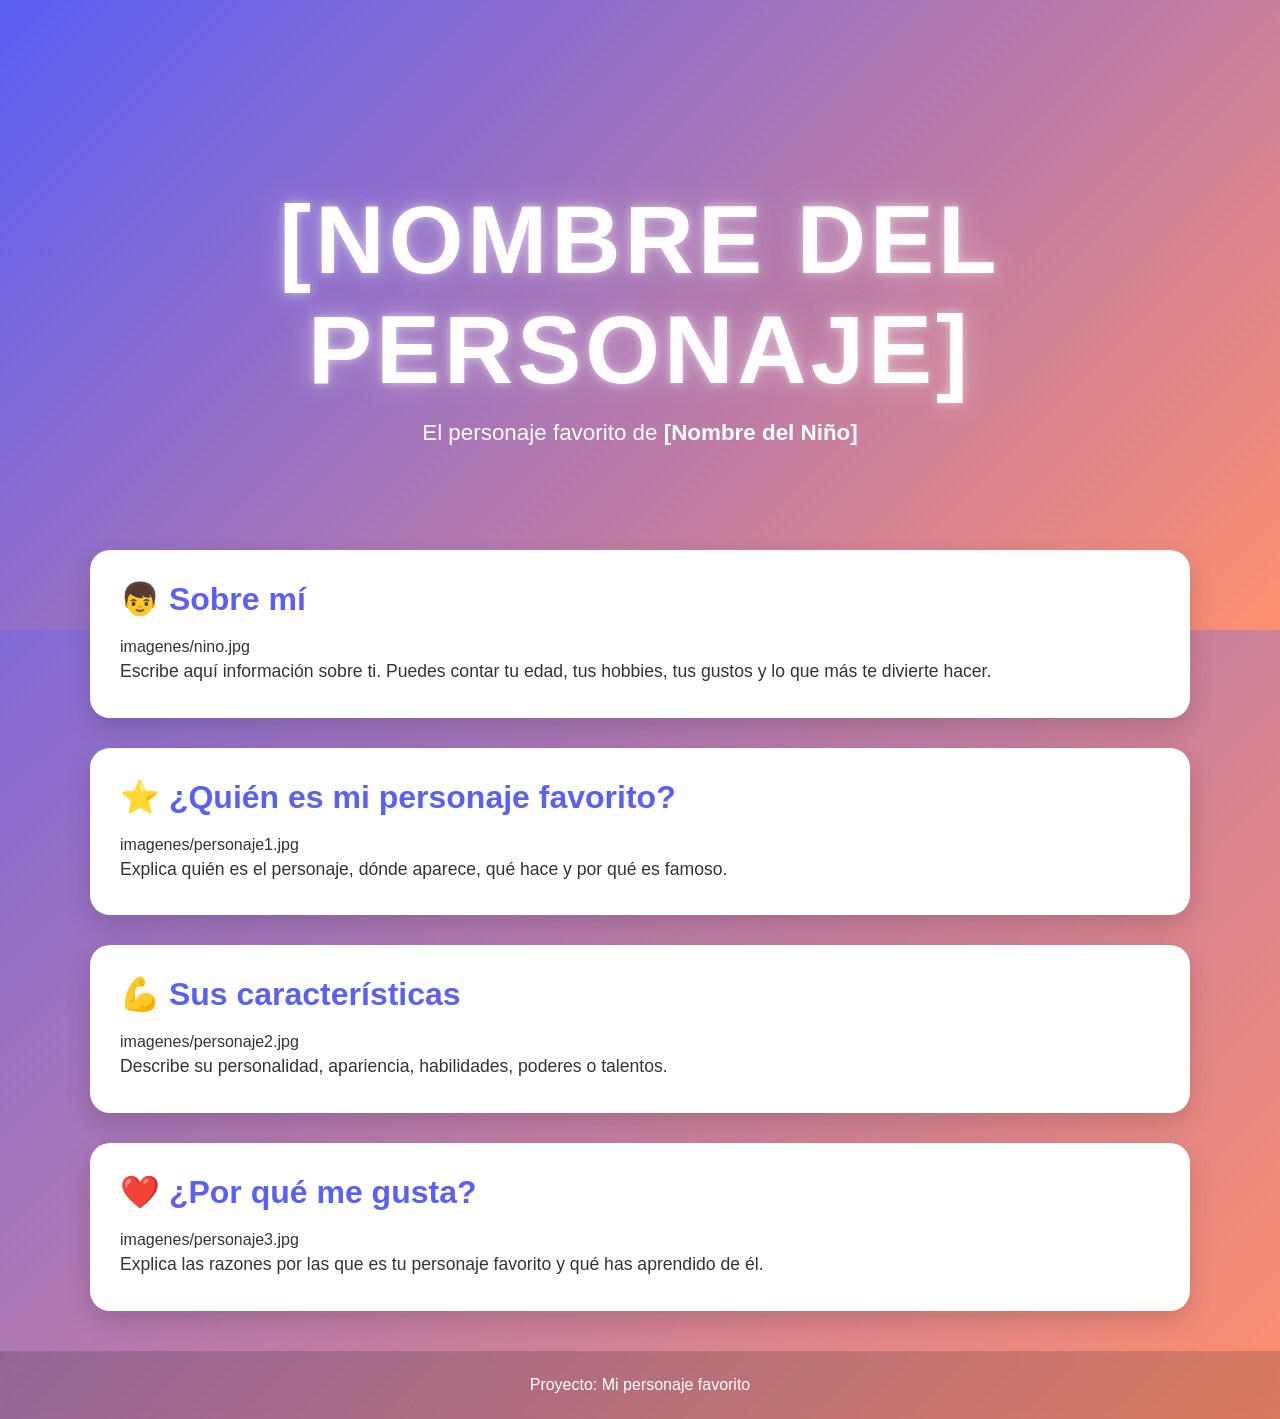
==== docs/personajeFavorito/index.html @ a2696ad2 "Automated update" ====
<!DOCTYPE html>
<html lang="es">

<head>
    <meta charset="UTF-8">
    <meta name="viewport" content="width=device-width, initial-scale=1.0">
    <title>[Nombre del Personaje]</title>
    <link rel="stylesheet" href="style.css">
</head>

<body>

    <header class="hero">
        <div class="hero-content">
            <h1>[NOMBRE DEL PERSONAJE]</h1>
            <p>El personaje favorito de <strong>[Nombre del Niño]</strong></p>
        </div>
    </header>

    <main>

        <section class="card">
            <h2>👦 Sobre mí</h2>
            imagenes/nino.jpg

            <p>
                Escribe aquí información sobre ti.
                Puedes contar tu edad, tus hobbies,
                tus gustos y lo que más te divierte hacer.
            </p>
        </section>

        <section class="card">
            <h2>⭐ ¿Quién es mi personaje favorito?</h2>
            imagenes/personaje1.jpg

            <p>
                Explica quién es el personaje, dónde aparece,
                qué hace y por qué es famoso.
            </p>
        </section>

        <section class="card">
            <h2>💪 Sus características</h2>
            imagenes/personaje2.jpg

            <p>
                Describe su personalidad, apariencia,
                habilidades, poderes o talentos.
            </p>
        </section>

        <section class="card">
            <h2>❤️ ¿Por qué me gusta?</h2>
            imagenes/personaje3.jpg

            <p>
                Explica las razones por las que es tu personaje favorito
                y qué has aprendido de él.
            </p>
        </section>

    </main>

    <footer>
        <p>Proyecto: Mi personaje favorito</p>
    </footer>

</body>

</html>
---- docs/personajeFavorito/style.css ----
/*======================================
  PALETA DE COLORES
======================================*/
:root {
    --color-primario: #5b5ff5;
    --color-secundario: #ff8f70;
}

/*======================================
  CONFIGURACIÓN GENERAL
======================================*/
* {
    margin: 0;
    padding: 0;
    box-sizing: border-box;
}

body {
    font-family: "Segoe UI", Arial, sans-serif;

    background: linear-gradient(
        135deg,
        var(--color-primario),
        var(--color-secundario)
    );

    min-height: 100vh;
    color: #333;
}

/*======================================
  HERO
======================================*/
.hero {
    height: 70vh;

    display: flex;
    justify-content: center;
    align-items: center;

    text-align: center;

    background: linear-gradient(
        135deg,
        var(--color-primario),
        var(--color-secundario)
    );

    color: white;
}

.hero-content {
    animation: aparecer 1.5s ease;
}

.hero h1 {
    font-size: clamp(3rem, 8vw, 6rem);
    letter-spacing: 4px;
    text-transform: uppercase;

    text-shadow:
        0 0 10px rgba(255,255,255,.5),
        0 0 30px rgba(255,255,255,.3);

    animation: flotar 3s ease-in-out infinite;
}

.hero p {
    font-size: 1.4rem;
    margin-top: 15px;
}

/*======================================
  CONTENEDOR
======================================*/
main {
    width: 90%;
    max-width: 1100px;

    margin: -80px auto 40px;
}

/*======================================
  TARJETAS
======================================*/
.card {
    background: white;

    margin-bottom: 30px;
    padding: 30px;

    border-radius: 20px;

    box-shadow: 0 10px 25px rgba(0,0,0,.15);

    transition: .3s;
}

.card:hover {
    transform: translateY(-8px);
}

.card h2 {
    color: var(--color-primario);
    margin-bottom: 20px;
    font-size: 2rem;
}

.card img {
    width: 100%;
    max-width: 450px;

    display: block;
    margin: 20px auto;

    border-radius: 15px;

    transition: .4s;
}

.card img:hover {
    transform: scale(1.05);
}

.card p {
    font-size: 1.1rem;
    line-height: 1.8;
}

/*======================================
  FOOTER
======================================*/
footer {
    text-align: center;

    padding: 25px;

    color: white;

    background: rgba(0,0,0,.15);

    backdrop-filter: blur(5px);
}

/*======================================
  ANIMACIONES
======================================*/
@keyframes aparecer {
    from {
        opacity: 0;
        transform: translateY(40px);
    }

    to {
        opacity: 1;
        transform: translateY(0);
    }
}

@keyframes flotar {
    0% {
        transform: translateY(0);
    }

    50% {
        transform: translateY(-10px);
    }

    100% {
        transform: translateY(0);
    }
}

/*======================================
  RESPONSIVE
======================================*/
@media (max-width: 768px) {

    .hero {
        height: 55vh;
    }

    .hero p {
        font-size: 1rem;
    }

    .card {
        padding: 20px;
    }

    .card h2 {
        font-size: 1.5rem;
    }
}
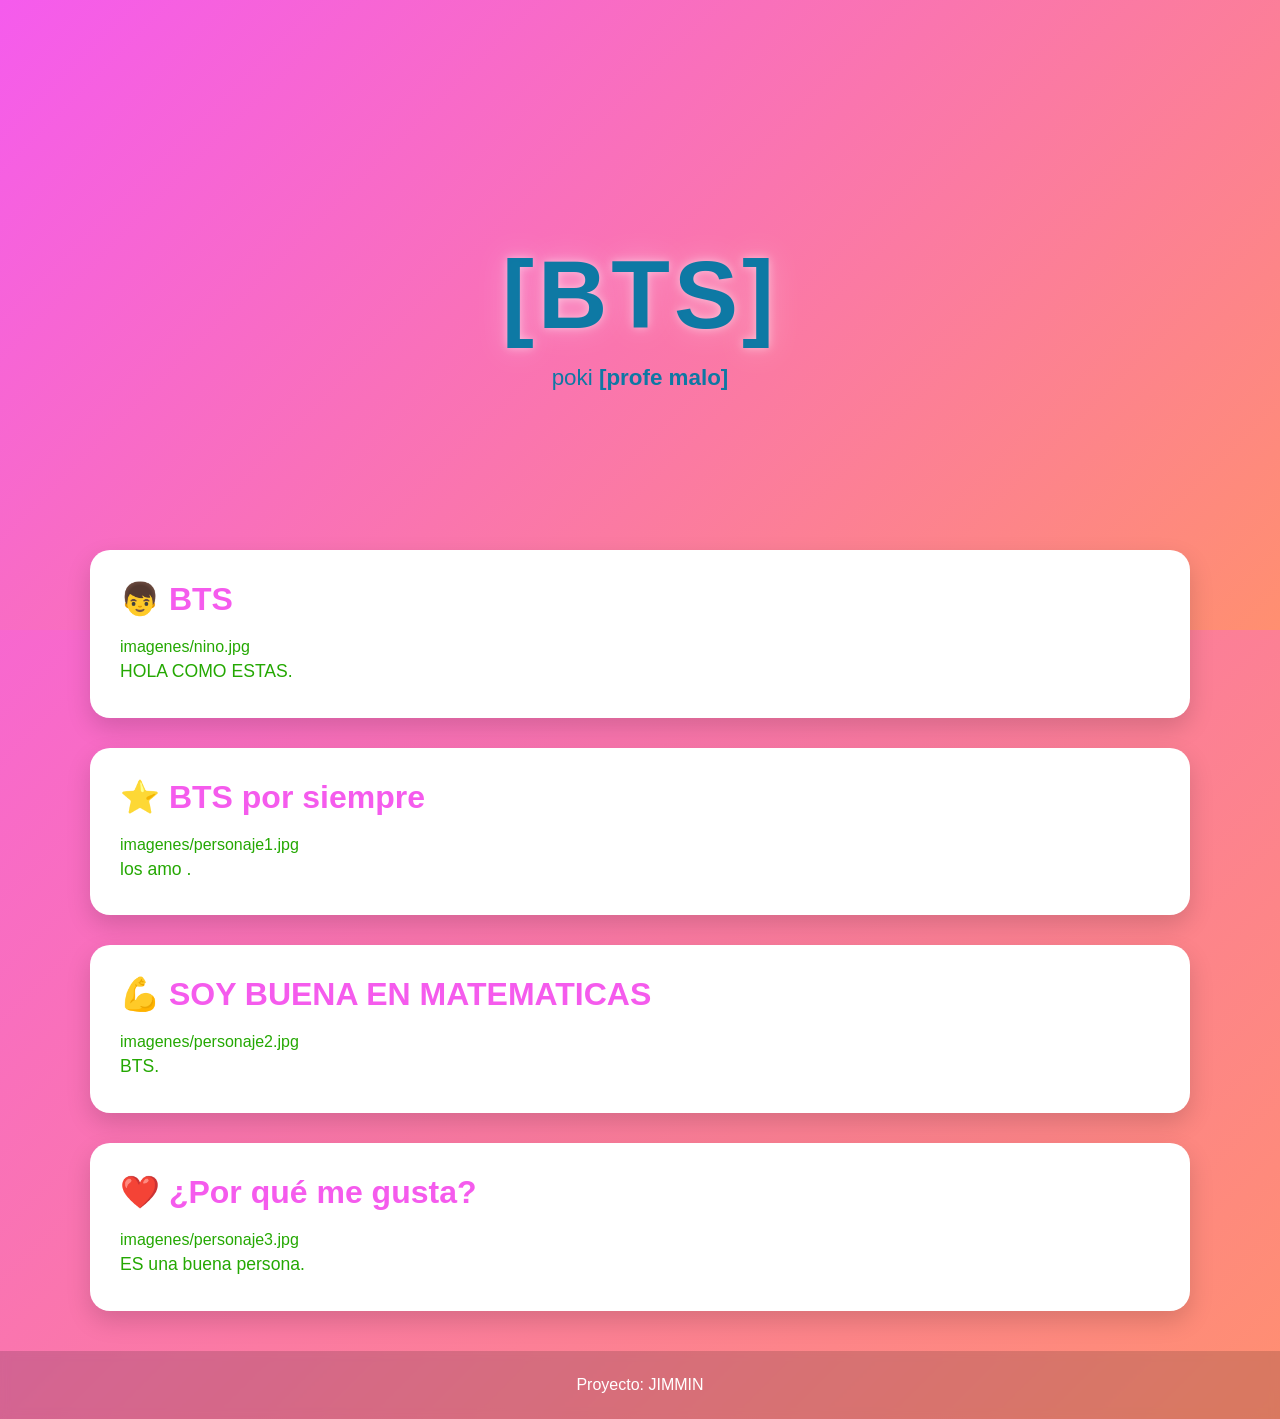
==== commit a332a86c: "mensaje" ====
--- a/docs/personajeFavorito/index.html
+++ b/docs/personajeFavorito/index.html
@@ -4,7 +4,7 @@
 <head>
     <meta charset="UTF-8">
     <meta name="viewport" content="width=device-width, initial-scale=1.0">
-    <title>[Nombre del Personaje]</title>
+    <title><div bts=""></div></title>
     <link rel="stylesheet" href="style.css">
 </head>
 
@@ -12,41 +12,37 @@
 
     <header class="hero">
         <div class="hero-content">
-            <h1>[NOMBRE DEL PERSONAJE]</h1>
-            <p>El personaje favorito de <strong>[Nombre del Niño]</strong></p>
+            <h1>[bts]</h1>
+            <p>poki <strong>[profe malo]</strong></p>
         </div>
     </header>
 
     <main>
 
         <section class="card">
-            <h2>👦 Sobre mí</h2>
+            <h2>👦 BTS</h2>
             imagenes/nino.jpg
 
             <p>
-                Escribe aquí información sobre ti.
-                Puedes contar tu edad, tus hobbies,
-                tus gustos y lo que más te divierte hacer.
+                HOLA  COMO ESTAS.
             </p>
         </section>
 
         <section class="card">
-            <h2>⭐ ¿Quién es mi personaje favorito?</h2>
+            <h2>⭐ BTS por siempre</h2>
             imagenes/personaje1.jpg
 
             <p>
-                Explica quién es el personaje, dónde aparece,
-                qué hace y por qué es famoso.
+                los amo .
             </p>
         </section>
 
         <section class="card">
-            <h2>💪 Sus características</h2>
+            <h2>💪 SOY BUENA EN MATEMATICAS</h2>
             imagenes/personaje2.jpg
 
             <p>
-                Describe su personalidad, apariencia,
-                habilidades, poderes o talentos.
+                BTS.
             </p>
         </section>
 
@@ -55,15 +51,14 @@
             imagenes/personaje3.jpg
 
             <p>
-                Explica las razones por las que es tu personaje favorito
-                y qué has aprendido de él.
+                ES una buena persona.
             </p>
         </section>
 
     </main>
 
     <footer>
-        <p>Proyecto: Mi personaje favorito</p>
+        <p>Proyecto: JIMMIN</p>
     </footer>
 
 </body>
--- a/docs/personajeFavorito/style.css
+++ b/docs/personajeFavorito/style.css
@@ -2,7 +2,7 @@
   PALETA DE COLORES
 ======================================*/
 :root {
-    --color-primario: #5b5ff5;
+    --color-primario: #f55bed;
     --color-secundario: #ff8f70;
 }
 
@@ -25,7 +25,7 @@
     );
 
     min-height: 100vh;
-    color: #333;
+    color: #24a802;
 }
 
 /*======================================
@@ -46,7 +46,7 @@
         var(--color-secundario)
     );
 
-    color: white;
+    color: rgba(12, 120, 163, 0.993);
 }
 
 .hero-content {
